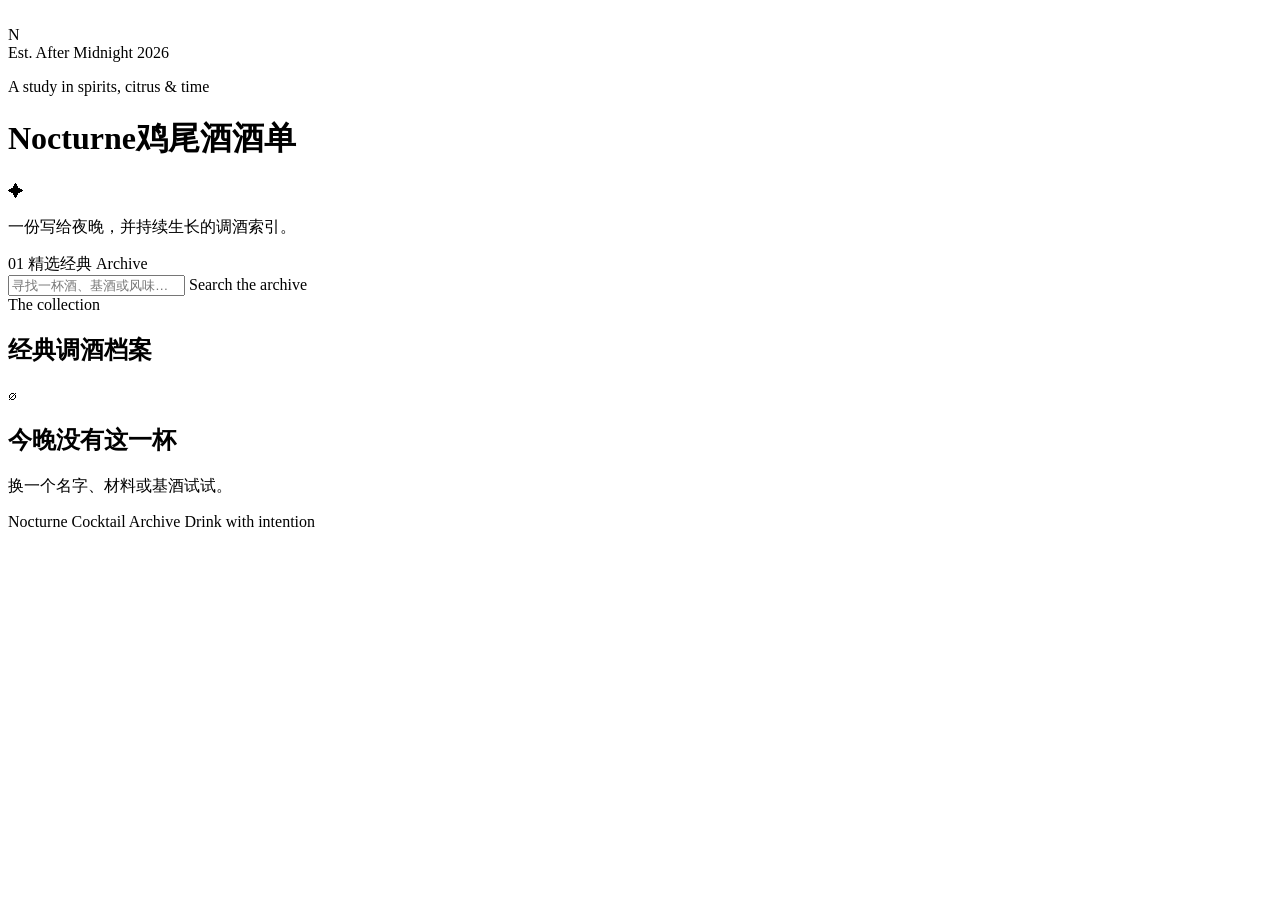
==== Menu/index.html @ 62aece13 "迁移为前后端完整项目" ====
﻿﻿<!DOCTYPE html>
<html lang="zh-CN">
<head>
  <meta charset="UTF-8" />
  <!-- This page is also served at the top-level /menu.html URL; <base> makes
       every relative link/script/asset below resolve against /menu/ regardless
       of which of the two URLs was actually requested. -->
  <base href="/menu/" />
  <meta name="viewport" content="width=device-width, initial-scale=1.0" />
  <meta name="theme-color" content="#140d10" />
  <meta name="description" content="经典鸡尾酒配方与风味酒单" />
  <meta property="og:type" content="website" />
  <meta property="og:site_name" content="Nocturne" />
  <meta property="og:title" content="Nocturne · 鸡尾酒酒单" />
  <meta property="og:description" content="一份写给夜晚，并持续生长的调酒索引。" />
  <meta property="og:url" content="https://ying-iroha.github.io/Menu/" />
  <meta property="og:image" content="https://ying-iroha.github.io/Menu/assets/nocturne-og.png" />
  <meta property="og:image:width" content="1200" />
  <meta property="og:image:height" content="630" />
  <meta name="twitter:card" content="summary_large_image" />
  <meta name="twitter:title" content="Nocturne · 鸡尾酒酒单" />
  <meta name="twitter:description" content="一份写给夜晚，并持续生长的调酒索引。" />
  <meta name="twitter:image" content="https://ying-iroha.github.io/Menu/assets/nocturne-og.png" />
  <title>Nocturne · 经典鸡尾酒酒单</title>
  <link rel="icon" href="assets/nocturne-icon.svg" type="image/svg+xml" />
  <link rel="apple-touch-icon" href="assets/apple-touch-icon.png" />
  <link rel="stylesheet" href="style.css" />
</head>
<body>
  <header class="hero">
    <div class="hero-orbit" aria-hidden="true">
      <span class="orbit orbit-one"></span>
      <span class="orbit orbit-two"></span>
      <span class="hero-mark">N</span>
    </div>
    <div class="hero-copy">
      <div class="eyebrow"><span>Est.</span> After Midnight <span>2026</span></div>
      <p class="kicker">A study in spirits, citrus &amp; time</p>
      <h1><span>Nocturne</span>鸡尾酒酒单</h1>
      <div class="hero-rule" aria-hidden="true"><span>✦</span></div>
      <p class="subtitle">一份写给夜晚，并持续生长的调酒索引。</p>
    </div>
    <div class="hero-note" aria-hidden="true">
      <span>01</span>
      <span>精选经典</span>
      <span>Archive</span>
    </div>
  </header>

  <section class="toolbar">
    <div class="toolbar-inner">
      <label class="search-wrap" for="search">
        <span class="search-icon" aria-hidden="true"></span>
        <input id="search" class="search" type="search" autocomplete="off" placeholder="寻找一杯酒、基酒或风味…" />
        <span class="search-label">Search the archive</span>
      </label>
      <div id="filters" class="filters"></div>
    </div>
  </section>

  <main>
    <div class="section-heading">
      <div>
        <span class="section-index">The collection</span>
        <h2>经典调酒档案</h2>
      </div>
      <p id="count" class="count" aria-live="polite"></p>
    </div>
    <section id="grid" class="grid"></section>
    <section id="empty" class="empty">
      <span>∅</span>
      <h2>今晚没有这一杯</h2>
      <p>换一个名字、材料或基酒试试。</p>
    </section>
  </main>

  <footer>
    <span>Nocturne Cocktail Archive</span>
    <i aria-hidden="true"></i>
    <span>Drink with intention</span>
  </footer>
  <script src="script.js"></script>
</body>
</html>
---- Menu/style.css ----
@import url("https://fonts.googleapis.com/css2?family=Cormorant+Garamond:ital,wght@0,400;0,500;0,600;1,400&family=Noto+Serif+SC:wght@400;500;600;700&display=swap");

:root {
  --ink: #f1e8d8;
  --paper: #c9b89d;
  --dim: #8d7c72;
  --gold: #c9a86a;
  --gold-bright: #e4c98e;
  --wine: #7e293d;
  --wine-soft: #a95164;
  --night: #0d090b;
  --night-2: #171013;
  --panel: rgba(31, 21, 24, .78);
  --hairline: rgba(201, 168, 106, .24);
  --serif: "Cormorant Garamond", "Noto Serif SC", "Songti SC", Georgia, serif;
  --cn-serif: "Noto Serif SC", "Songti SC", SimSun, serif;
}

* { box-sizing: border-box; }

html { scroll-behavior: smooth; }

body {
  margin: 0;
  min-height: 100vh;
  color: var(--ink);
  font-family: var(--serif);
  background:
    radial-gradient(circle at 15% 10%, rgba(126, 41, 61, .25), transparent 34rem),
    radial-gradient(circle at 88% 32%, rgba(94, 55, 43, .18), transparent 30rem),
    linear-gradient(115deg, rgba(255,255,255,.018) 0 1px, transparent 1px 7px),
    var(--night);
  overflow-x: hidden;
}

body::before {
  content: "";
  position: fixed;
  inset: 0;
  pointer-events: none;
  z-index: 20;
  opacity: .2;
  background-image: url("data:image/svg+xml,%3Csvg viewBox='0 0 180 180' xmlns='http://www.w3.org/2000/svg'%3E%3Cfilter id='n'%3E%3CfeTurbulence type='fractalNoise' baseFrequency='.9' numOctaves='3' stitchTiles='stitch'/%3E%3C/filter%3E%3Crect width='100%25' height='100%25' filter='url(%23n)' opacity='.32'/%3E%3C/svg%3E");
  mix-blend-mode: soft-light;
}

button, input { font: inherit; }

.hero {
  position: relative;
  min-height: 620px;
  display: grid;
  place-items: center;
  padding: 90px 24px 100px;
  border-bottom: 1px solid var(--hairline);
  overflow: hidden;
  isolation: isolate;
}

.hero::before,
.hero::after {
  content: "";
  position: absolute;
  z-index: -1;
}

.hero::before {
  width: min(70vw, 820px);
  aspect-ratio: 1;
  border-radius: 50%;
  background: radial-gradient(circle, rgba(126,41,61,.2), rgba(126,41,61,.05) 43%, transparent 68%);
  filter: blur(4px);
}

.hero::after {
  inset: 28px;
  border: 1px solid rgba(201,168,106,.12);
  clip-path: polygon(0 0, 44% 0, 44% 1px, 56% 1px, 56% 0, 100% 0, 100% 100%, 56% 100%, 56% calc(100% - 1px), 44% calc(100% - 1px), 44% 100%, 0 100%);
}

.hero-copy { position: relative; z-index: 2; text-align: center; max-width: 920px; }

.eyebrow {
  display: flex;
  align-items: center;
  justify-content: center;
  gap: 24px;
  margin-bottom: 36px;
  color: var(--gold);
  font-size: 11px;
  font-family: var(--cn-serif);
  letter-spacing: .28em;
  text-transform: uppercase;
}

.eyebrow span { color: var(--dim); font-size: 9px; }

.kicker {
  margin: 0 0 8px;
  color: var(--paper);
  font-size: clamp(18px, 2.2vw, 25px);
  font-style: italic;
  letter-spacing: .04em;
}

h1 {
  margin: 0;
  font-family: var(--cn-serif);
  font-size: clamp(46px, 8.6vw, 106px);
  font-weight: 500;
  line-height: .98;
  letter-spacing: .06em;
}

h1 span {
  display: block;
  margin-bottom: 12px;
  color: var(--gold-bright);
  font-family: var(--serif);
  font-size: .64em;
  font-style: italic;
  font-weight: 400;
  letter-spacing: .01em;
}

.hero-rule { display: flex; align-items: center; gap: 14px; max-width: 260px; margin: 32px auto 22px; color: var(--wine-soft); }
.hero-rule::before, .hero-rule::after { content: ""; height: 1px; flex: 1; background: linear-gradient(90deg, transparent, var(--gold)); }
.hero-rule::after { transform: scaleX(-1); }
.hero-rule span { font-size: 11px; }

.subtitle { margin: 0; color: var(--paper); font-family: var(--cn-serif); font-size: 14px; letter-spacing: .16em; }

.hero-orbit { position: absolute; width: 430px; aspect-ratio: 1; display: grid; place-items: center; opacity: .72; }
.orbit { position: absolute; inset: 0; border: 1px solid rgba(201,168,106,.16); border-radius: 50%; }
.orbit::before, .orbit::after { content: ""; position: absolute; width: 7px; height: 7px; border: 1px solid var(--gold); border-radius: 50%; background: var(--night); }
.orbit::before { left: 50%; top: -4px; }
.orbit::after { left: 50%; bottom: -4px; }
.orbit-one { animation: turn 30s linear infinite; }
.orbit-two { inset: 42px; border-style: dashed; animation: turn 42s linear reverse infinite; }
.hero-mark { color: rgba(201,168,106,.035); font-size: 300px; font-style: italic; line-height: 1; }

.hero-note {
  position: absolute;
  right: 38px;
  bottom: 48px;
  display: grid;
  gap: 5px;
  color: var(--dim);
  font-family: var(--cn-serif);
  font-size: 9px;
  letter-spacing: .16em;
  writing-mode: vertical-rl;
}

.hero-note span:first-child, .hero-note span:last-child { color: var(--gold); }

.toolbar {
  position: sticky;
  top: 0;
  z-index: 10;
  background: rgba(13, 9, 11, .9);
  border-bottom: 1px solid var(--hairline);
  backdrop-filter: blur(22px) saturate(120%);
}

.toolbar-inner { max-width: 1240px; margin: auto; padding: 15px 24px; display: grid; grid-template-columns: minmax(240px, 330px) 1fr; align-items: stretch; gap: 34px; }

.search-wrap { position: relative; display: block; }
.search { width: 100%; height: 46px; padding: 17px 46px 8px 32px; border: 0; border-bottom: 1px solid rgba(201,168,106,.42); border-radius: 0; outline: 0; color: var(--ink); background: transparent; font-size: 17px; }
.search::-webkit-search-cancel-button { filter: invert(1); opacity: .45; }
.search::placeholder { color: transparent; }
.search-label { position: absolute; left: 32px; top: 15px; color: var(--dim); font-size: 12px; letter-spacing: .09em; pointer-events: none; transition: .2s ease; }
.search:focus + .search-label, .search:not(:placeholder-shown) + .search-label { top: 2px; color: var(--gold); font-size: 9px; }
.search-icon { position: absolute; left: 2px; top: 17px; width: 12px; height: 12px; border: 1px solid var(--gold); border-radius: 50%; }
.search-icon::after { content: ""; position: absolute; width: 6px; height: 1px; right: -5px; bottom: -3px; background: var(--gold); transform: rotate(45deg); }

.filters { display: grid; gap: 0; min-width: 0; }
.filter-row { display: grid; grid-template-columns: 76px minmax(0, 1fr); align-items: center; min-height: 42px; }
.filter-row + .filter-row { border-top: 1px solid rgba(201,168,106,.12); }
.filter-row-label { color: var(--wine-soft); font-size: 9px; letter-spacing: .16em; text-transform: uppercase; }
.filter-options { display: flex; align-items: center; justify-content: flex-end; gap: 2px; overflow-x: auto; scrollbar-width: none; }
.filter-options::-webkit-scrollbar { display: none; }
.filter { flex: none; border: 0; border-bottom: 1px solid transparent; padding: 8px 10px; color: var(--dim); background: transparent; cursor: pointer; font-family: var(--cn-serif); font-size: 11px; letter-spacing: .08em; transition: color .2s ease, border-color .2s ease; }
.filter:hover { color: var(--paper); }
.filter.active { color: var(--gold-bright); border-color: var(--wine-soft); }
.collection-filter { display: inline-flex; align-items: baseline; gap: 7px; font-size: 12px; }
.collection-filter small { color: var(--dim); font-family: var(--serif); font-size: 9px; font-weight: 400; letter-spacing: .08em; text-transform: uppercase; }
.collection-filter.active small { color: var(--wine-soft); }
.filter:focus-visible, .card:focus-visible { outline: 1px solid var(--gold); outline-offset: 4px; }

main { max-width: 1240px; margin: auto; padding: 76px 24px 110px; }

.section-heading { display: flex; align-items: end; justify-content: space-between; gap: 30px; margin-bottom: 38px; padding-bottom: 22px; border-bottom: 1px solid var(--hairline); }
.section-index { color: var(--wine-soft); font-size: 11px; letter-spacing: .22em; text-transform: uppercase; }
.section-heading h2 { margin: 7px 0 0; font-family: var(--cn-serif); font-size: clamp(26px, 4vw, 42px); font-weight: 500; letter-spacing: .08em; }
.count { margin: 0; color: var(--dim); font-family: var(--cn-serif); font-size: 11px; letter-spacing: .08em; }

.grid { display: grid; grid-template-columns: repeat(2, minmax(0, 1fr)); gap: 1px; background: var(--hairline); border: 1px solid var(--hairline); }

.card {
  --accent: var(--wine-soft);
  position: relative;
  min-height: 246px;
  padding: 34px 34px 28px;
  color: var(--ink);
  background: linear-gradient(145deg, rgba(255,255,255,.018), transparent 42%), var(--night-2);
  cursor: pointer;
  overflow: hidden;
  opacity: 0;
  animation: arrive .55s cubic-bezier(.22,.7,.22,1) forwards;
  animation-delay: var(--delay);
  transition: background .35s ease;
}

.card::before { content: attr(data-index); position: absolute; right: 22px; bottom: -30px; color: rgba(201,168,106,.045); font-size: 128px; line-height: 1; font-style: italic; transition: transform .4s ease, color .4s ease; }
.card::after { content: ""; position: absolute; left: 0; top: 0; width: 2px; height: 0; background: var(--accent); transition: height .35s ease; }
.card:hover, .card.open { background: linear-gradient(145deg, rgba(126,41,61,.14), transparent 58%), #1d1417; }
.card:hover::before, .card.open::before { color: rgba(201,168,106,.075); transform: translateY(-8px); }
.card:hover::after, .card.open::after { height: 100%; }

.card-top { position: relative; z-index: 1; display: flex; justify-content: space-between; align-items: start; gap: 26px; }
.card-title { min-width: 0; }
.card-index { display: block; margin-bottom: 17px; color: var(--accent); font-size: 10px; letter-spacing: .18em; }
.name { margin: 0; color: var(--ink); font-size: clamp(27px, 3vw, 38px); font-weight: 500; line-height: .92; letter-spacing: -.015em; }
.zh { margin-top: 10px; color: var(--paper); font-family: var(--cn-serif); font-size: 13px; letter-spacing: .14em; }
.taste { max-width: 370px; margin-top: 22px; color: var(--dim); font-family: var(--cn-serif); font-size: 12px; line-height: 1.85; letter-spacing: .04em; }
.card-meta { display: grid; justify-items: end; gap: 14px; flex: none; }
.tag { color: var(--gold); font-family: var(--cn-serif); font-size: 10px; letter-spacing: .12em; }
.tag::before { content: "◦"; margin-right: 6px; color: var(--accent); }
.price { color: var(--ink); font-size: 22px; font-style: italic; }
.price::first-letter { color: var(--gold); font-size: 12px; }

.recipe { position: relative; z-index: 1; display: grid; grid-template-columns: repeat(2, minmax(0, 1fr)); gap: 0 20px; margin: 28px 0 0; padding: 21px 0 0; border-top: 1px solid var(--hairline); list-style: none; }
.recipe li { position: relative; padding: 6px 0 6px 14px; color: var(--paper); font-size: 13px; }
.recipe li::before { content: ""; position: absolute; left: 0; top: 14px; width: 4px; height: 4px; border-radius: 50%; background: var(--accent); }
.card-action { position: relative; z-index: 1; display: inline-flex; align-items: center; gap: 10px; margin-top: 24px; color: var(--gold); font-family: var(--cn-serif); font-size: 10px; letter-spacing: .14em; }
.card-action::after { content: "+"; display: grid; place-items: center; width: 18px; height: 18px; border: 1px solid var(--hairline); border-radius: 50%; color: var(--paper); transition: transform .25s ease; }
.card.open .card-action::after { content: "−"; transform: rotate(180deg); }

.empty { display: none; padding: 100px 20px; text-align: center; border: 1px solid var(--hairline); }
.empty > span { color: var(--wine-soft); font-size: 34px; }
.empty h2 { margin: 14px 0 6px; font-family: var(--cn-serif); font-weight: 500; letter-spacing: .1em; }
.empty p { margin: 0; color: var(--dim); font-family: var(--cn-serif); font-size: 12px; }

footer { max-width: 1240px; margin: auto; padding: 0 24px 42px; display: flex; align-items: center; gap: 18px; color: var(--dim); font-size: 9px; letter-spacing: .18em; text-transform: uppercase; }
footer i { height: 1px; flex: 1; background: var(--hairline); }

@keyframes turn { to { transform: rotate(360deg); } }
@keyframes arrive { from { opacity: 0; transform: translateY(14px); } to { opacity: 1; transform: none; } }

@media (max-width: 900px) {
  .toolbar-inner { grid-template-columns: 1fr; gap: 10px; }
  .filter-options { justify-content: flex-start; }
  .hero { min-height: 560px; }
  .hero-orbit { width: 360px; }
}

@media (max-width: 680px) {
  .hero { min-height: 520px; padding: 70px 22px 82px; }
  .hero::after { inset: 14px; }
  .hero-orbit { width: 300px; }
  .hero-mark { font-size: 210px; }
  .eyebrow { gap: 12px; font-size: 9px; }
  .subtitle { font-size: 12px; line-height: 1.8; }
  .hero-note { right: 18px; bottom: 28px; }
  .toolbar-inner { padding: 12px 16px; }
  .filter-row { grid-template-columns: 64px minmax(0, 1fr); }
  .filter { padding-inline: 8px; }
  main { padding: 54px 16px 80px; }
  .section-heading { align-items: start; flex-direction: column; gap: 12px; }
  .grid { grid-template-columns: 1fr; }
  .card { min-height: 220px; padding: 28px 24px 24px; }
  .name { font-size: 31px; }
  footer { padding: 0 16px 32px; }
}

@media (prefers-reduced-motion: reduce) {
  *, *::before, *::after { scroll-behavior: auto !important; animation-duration: .01ms !important; animation-iteration-count: 1 !important; transition-duration: .01ms !important; }
}
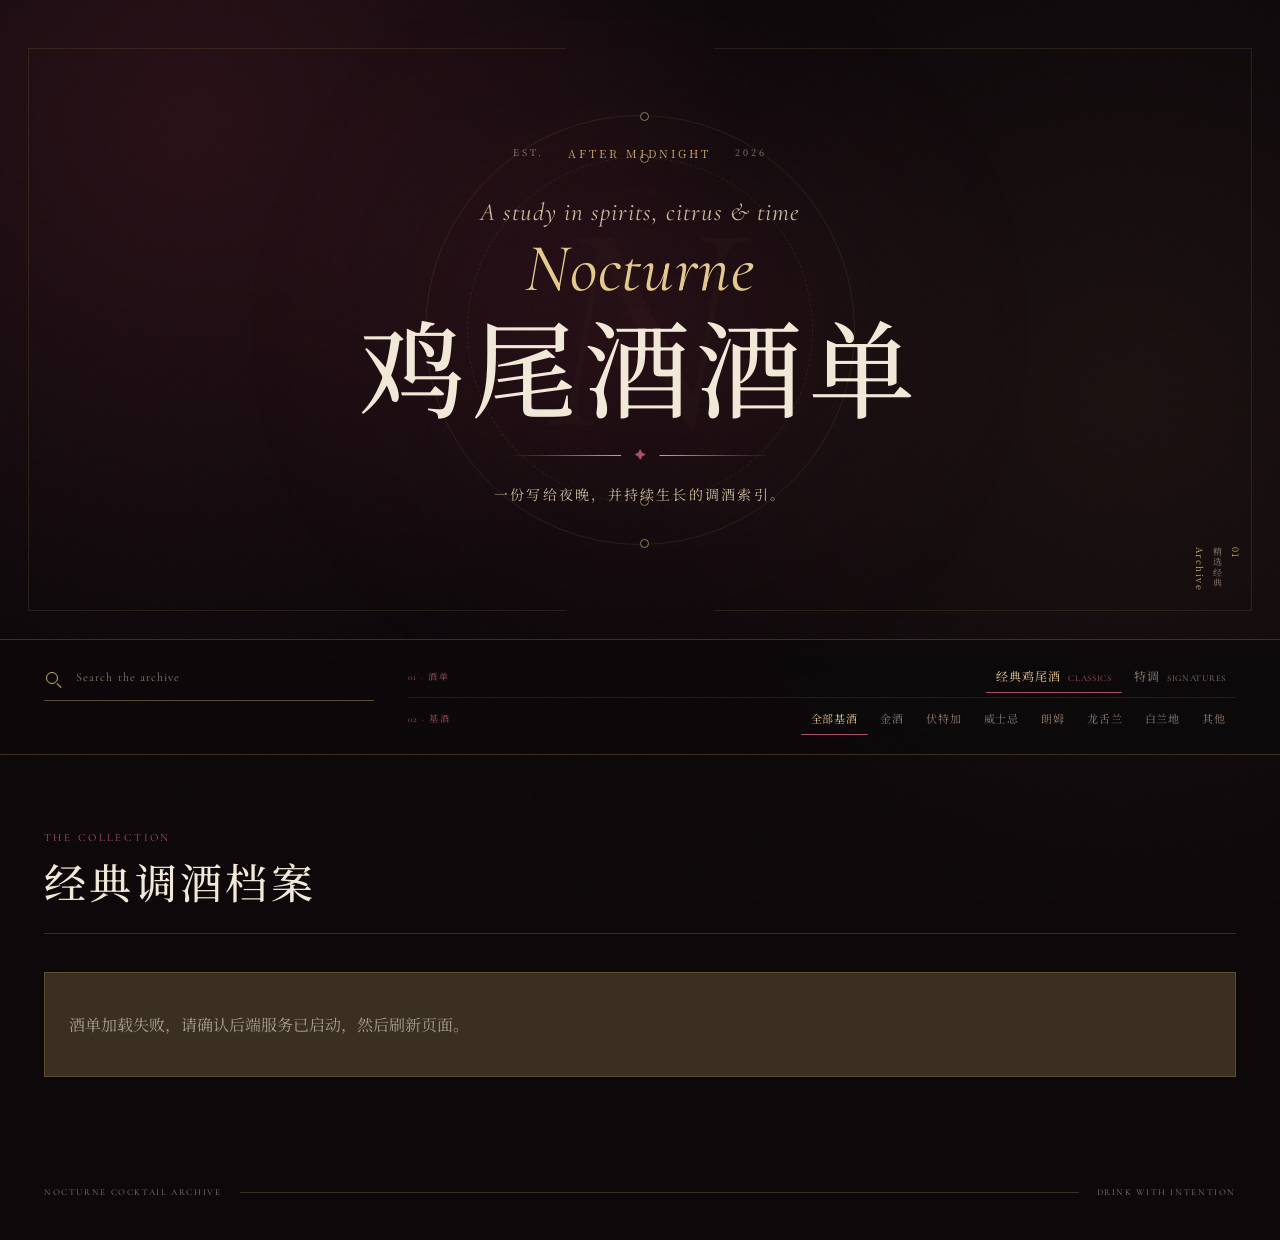
==== commit 75eb6d4b: "修复 Pages 静态资源路径" ====
--- a/Menu/index.html
+++ b/Menu/index.html
@@ -2,10 +2,6 @@
 <html lang="zh-CN">
 <head>
   <meta charset="UTF-8" />
-  <!-- This page is also served at the top-level /menu.html URL; <base> makes
-       every relative link/script/asset below resolve against /menu/ regardless
-       of which of the two URLs was actually requested. -->
-  <base href="/menu/" />
   <meta name="viewport" content="width=device-width, initial-scale=1.0" />
   <meta name="theme-color" content="#140d10" />
   <meta name="description" content="经典鸡尾酒配方与风味酒单" />
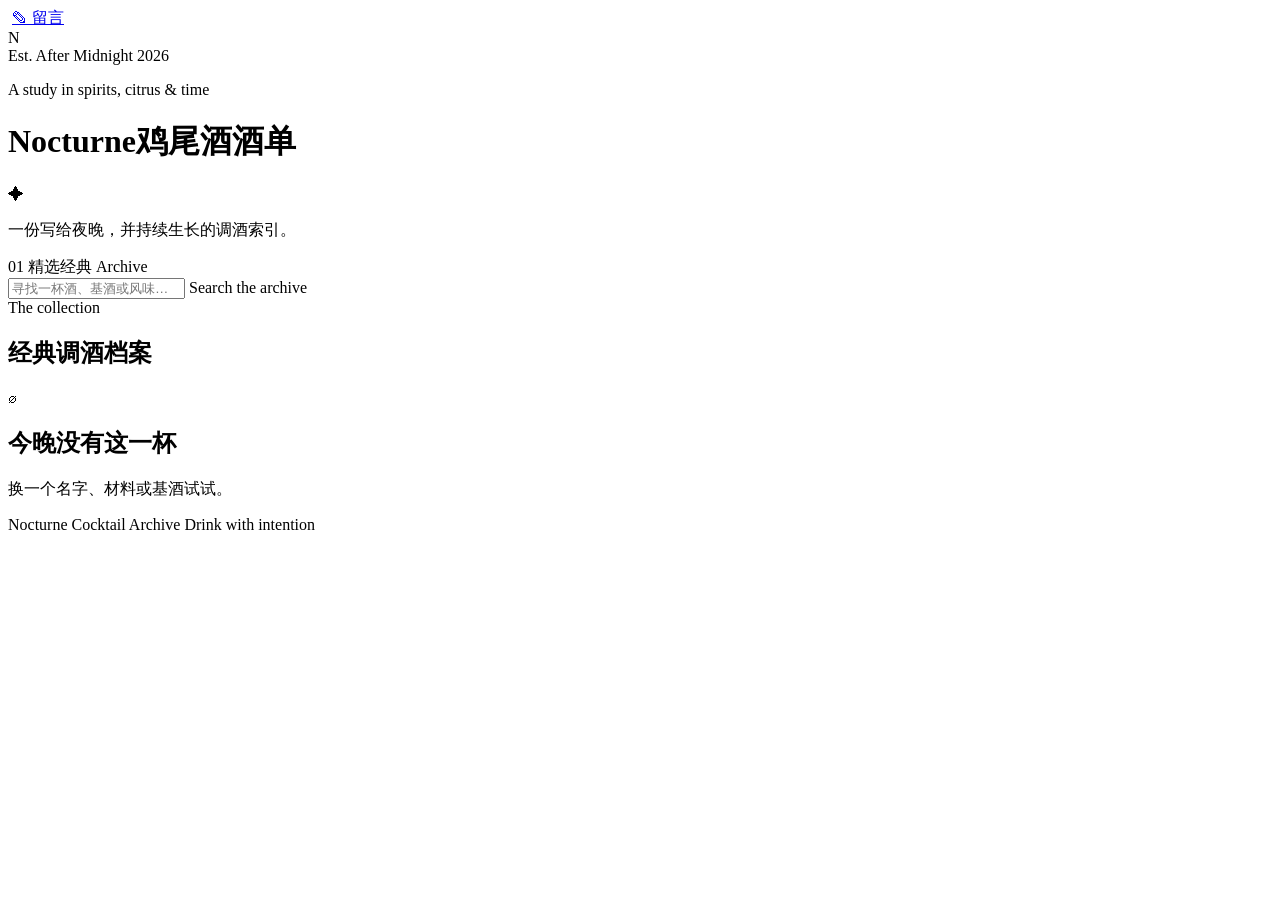
==== commit b4153b7e: "进行各种接口的管控" ====
--- a/Menu/index.html
+++ b/Menu/index.html
@@ -2,6 +2,7 @@
 <html lang="zh-CN">
 <head>
   <meta charset="UTF-8" />
+  <base href="/menu/" />
   <meta name="viewport" content="width=device-width, initial-scale=1.0" />
   <meta name="theme-color" content="#140d10" />
   <meta name="description" content="经典鸡尾酒配方与风味酒单" />
@@ -23,6 +24,11 @@
   <link rel="stylesheet" href="style.css" />
 </head>
 <body>
+  <a href="guestbook.html" class="guestbook-link">
+    <span aria-hidden="true">✎</span>
+    <span>留言</span>
+  </a>
+
   <header class="hero">
     <div class="hero-orbit" aria-hidden="true">
       <span class="orbit orbit-one"></span>
--- a/Menu/style.css
+++ b/Menu/style.css
@@ -154,6 +154,32 @@
 
 .hero-note span:first-child, .hero-note span:last-child { color: var(--gold); }
 
+.guestbook-link {
+  position: fixed;
+  top: 26px;
+  right: 28px;
+  z-index: 30;
+  display: inline-flex;
+  align-items: baseline;
+  gap: 6px;
+  padding-bottom: 6px;
+  border: 0;
+  border-bottom: 1px solid var(--hairline);
+  color: var(--gold);
+  font-family: var(--cn-serif);
+  font-size: 11px;
+  letter-spacing: .16em;
+  text-decoration: none;
+  transition: color .2s ease, border-color .2s ease;
+}
+
+.guestbook-link span:first-child { font-size: 12px; }
+
+.guestbook-link:hover {
+  color: var(--gold-bright);
+  border-color: var(--gold);
+}
+
 .toolbar {
   position: sticky;
   top: 0;
@@ -263,6 +289,7 @@
   .eyebrow { gap: 12px; font-size: 9px; }
   .subtitle { font-size: 12px; line-height: 1.8; }
   .hero-note { right: 18px; bottom: 28px; }
+  .guestbook-link { top: 16px; right: 16px; font-size: 10px; }
   .toolbar-inner { padding: 12px 16px; }
   .filter-row { grid-template-columns: 64px minmax(0, 1fr); }
   .filter { padding-inline: 8px; }
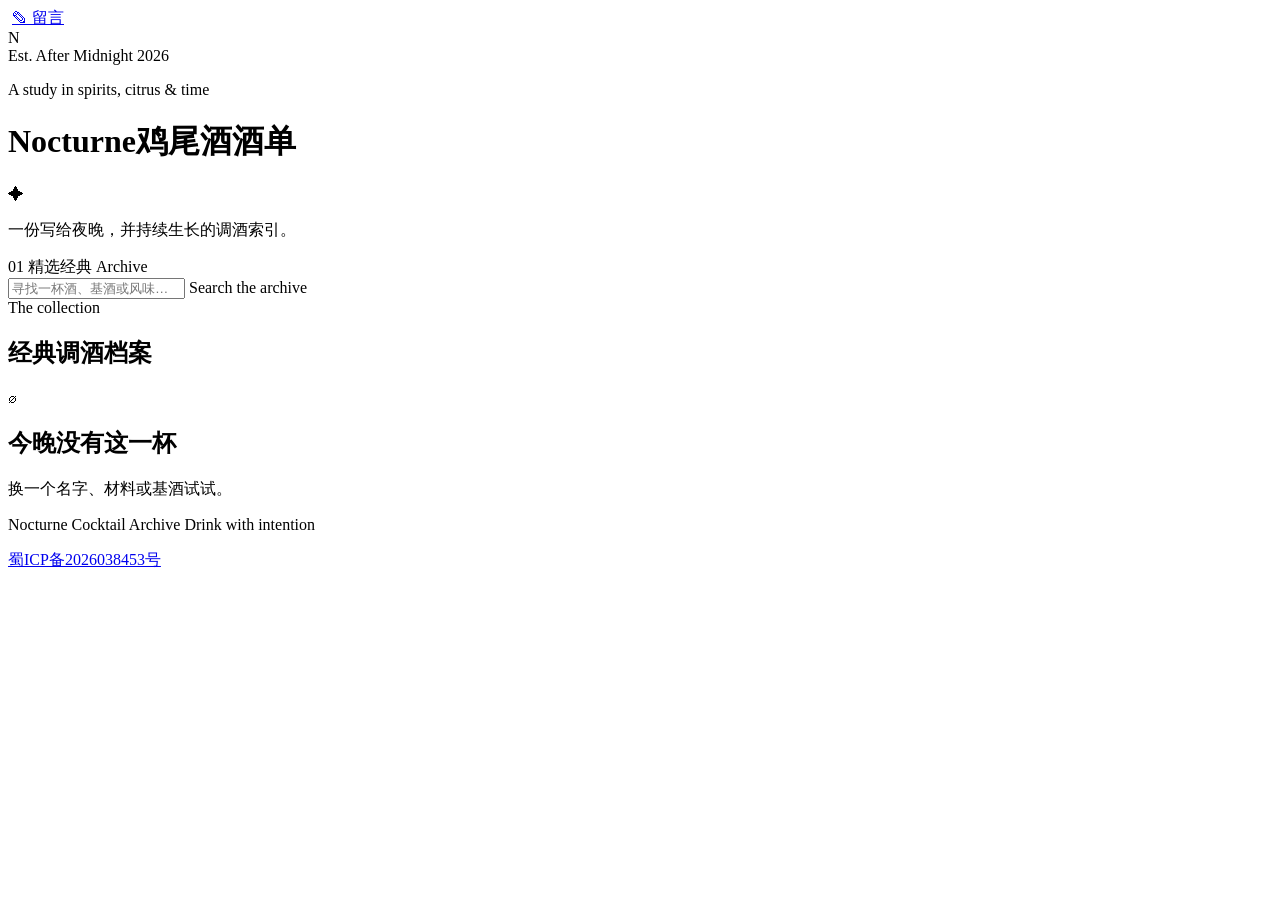
==== commit 1cc54391: "进行域名的更换，燃尽了" ====
--- a/Menu/index.html
+++ b/Menu/index.html
@@ -19,8 +19,8 @@
   <meta name="twitter:description" content="一份写给夜晚，并持续生长的调酒索引。" />
   <meta name="twitter:image" content="https://ying-iroha.github.io/Menu/assets/nocturne-og.png" />
   <title>Nocturne · 经典鸡尾酒酒单</title>
-  <link rel="icon" href="assets/nocturne-icon.svg" type="image/svg+xml" />
-  <link rel="apple-touch-icon" href="assets/apple-touch-icon.png" />
+  <link rel="icon" href="assets/nocturne-icon.svg?v=2" type="image/svg+xml" />
+  <link rel="apple-touch-icon" href="assets/apple-touch-icon.png?v=2" />
   <link rel="stylesheet" href="style.css" />
 </head>
 <body>
@@ -81,6 +81,7 @@
     <i aria-hidden="true"></i>
     <span>Drink with intention</span>
   </footer>
+  <p class="beian"><a href="https://beian.miit.gov.cn" target="_blank" rel="noopener">蜀ICP备2026038453号</a></p>
   <script src="script.js"></script>
 </body>
 </html>
--- a/Menu/style.css
+++ b/Menu/style.css
@@ -270,6 +270,10 @@
 
 footer { max-width: 1240px; margin: auto; padding: 0 24px 42px; display: flex; align-items: center; gap: 18px; color: var(--dim); font-size: 9px; letter-spacing: .18em; text-transform: uppercase; }
 footer i { height: 1px; flex: 1; background: var(--hairline); }
+
+.beian { max-width: 1240px; margin: 0 auto; padding: 0 24px 32px; text-align: center; }
+.beian a { color: var(--dim); font-family: var(--cn-serif); font-size: 10px; letter-spacing: .06em; text-decoration: none; }
+.beian a:hover { color: var(--gold); }
 
 @keyframes turn { to { transform: rotate(360deg); } }
 @keyframes arrive { from { opacity: 0; transform: translateY(14px); } to { opacity: 1; transform: none; } }
